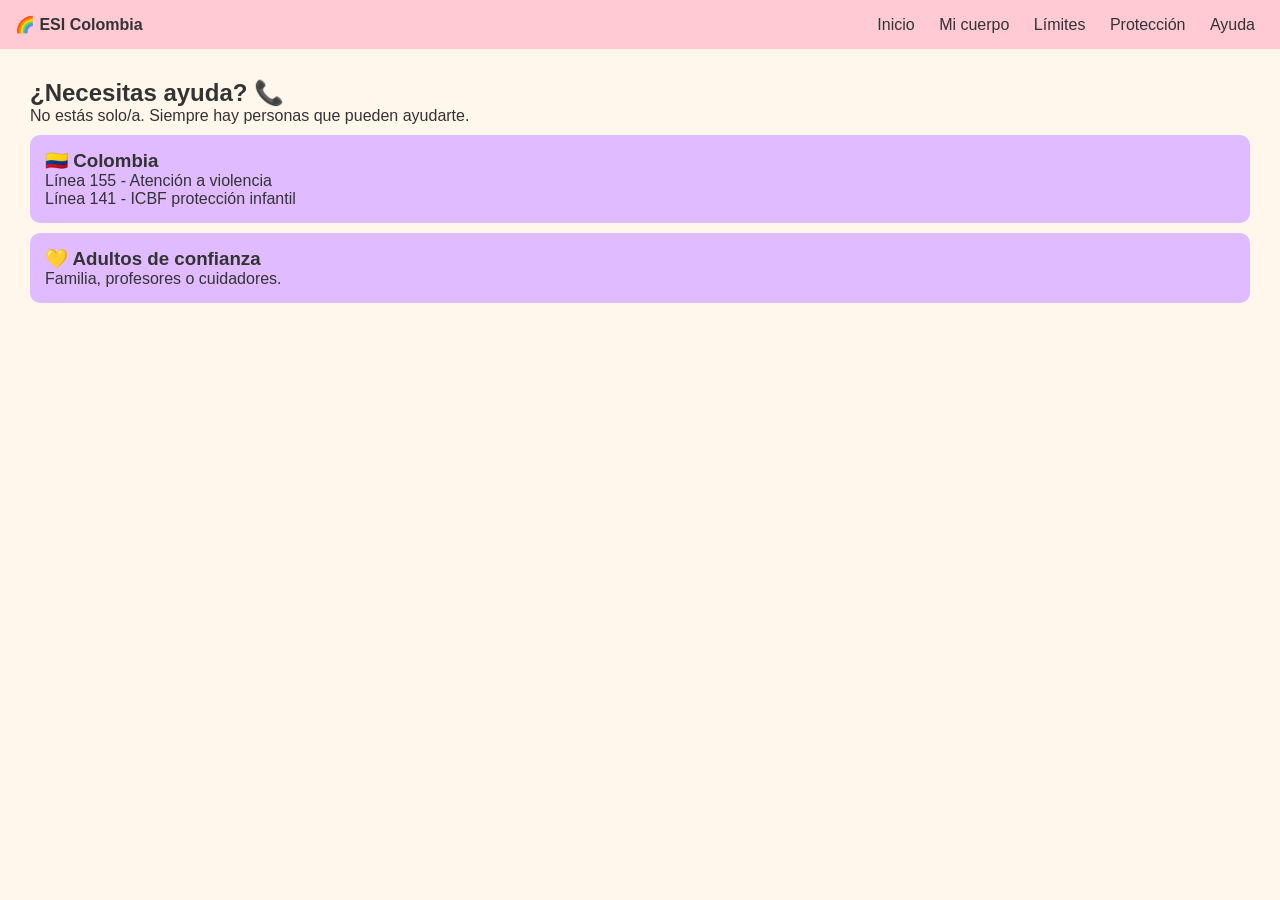
==== ayuda.html @ b2b229dd "creacion" ====
<!DOCTYPE html>
<html lang="es">
<head>
  <meta charset="UTF-8">
  <title>Ayuda</title>
  <link rel="stylesheet" href="styles/style.css">
</head>

<body>
<header>
  <div class="logo">🌈 ESI Colombia</div>
  <nav>
    <a href="index.html">Inicio</a>
    <a href="cuerpo.html">Mi cuerpo</a>
    <a href="limites.html">Límites</a>
    <a href="proteccion.html">Protección</a>
    <a href="ayuda.html">Ayuda</a>
  </nav>
</header>

<section class="page">
  <h1>¿Necesitas ayuda? 📞</h1>
  <p>No estás solo/a. Siempre hay personas que pueden ayudarte.</p>

  <div class="box">
    <h3>🇨🇴 Colombia</h3>
    <p>Línea 155 - Atención a violencia</p>
    <p>Línea 141 - ICBF protección infantil</p>
  </div>

  <div class="box">
    <h3>💛 Adultos de confianza</h3>
    <p>Familia, profesores o cuidadores.</p>
  </div>
</section>

</body>
</html>
---- styles/style.css ----
* {
  margin: 0;
  padding: 0;
  box-sizing: border-box;
  font-family: 'Arial', sans-serif;
}

body {
  background: #fff7ec;
  color: #333;
}

header {
  display: flex;
  justify-content: space-between;
  align-items: center;
  padding: 15px;
  background: #ffcad4;
}

.logo {
  font-weight: bold;
}

nav a {
  margin: 0 10px;
  text-decoration: none;
  color: #333;
}

#menu-btn {
  display: none;
}

.hero {
  padding: 60px;
  text-align: center;
  background: #ffe5b4;
}

.btn {
  display: inline-block;
  margin-top: 15px;
  padding: 10px 20px;
  background: #a0c4ff;
  border-radius: 20px;
  text-decoration: none;
  color: black;
}

.cards {
  display: grid;
  grid-template-columns: repeat(auto-fit, minmax(150px, 1fr));
  gap: 15px;
  padding: 20px;
}

.card {
  background: #caffbf;
  padding: 20px;
  text-align: center;
  border-radius: 15px;
}

.page {
  padding: 30px;
}

.box {
  background: #e0bbff;
  padding: 15px;
  margin: 10px 0;
  border-radius: 10px;
}

/* RESPONSIVE */
@media (max-width: 768px) {
  nav {
    display: none;
  }

  #menu-btn {
    display: block;
  }
}
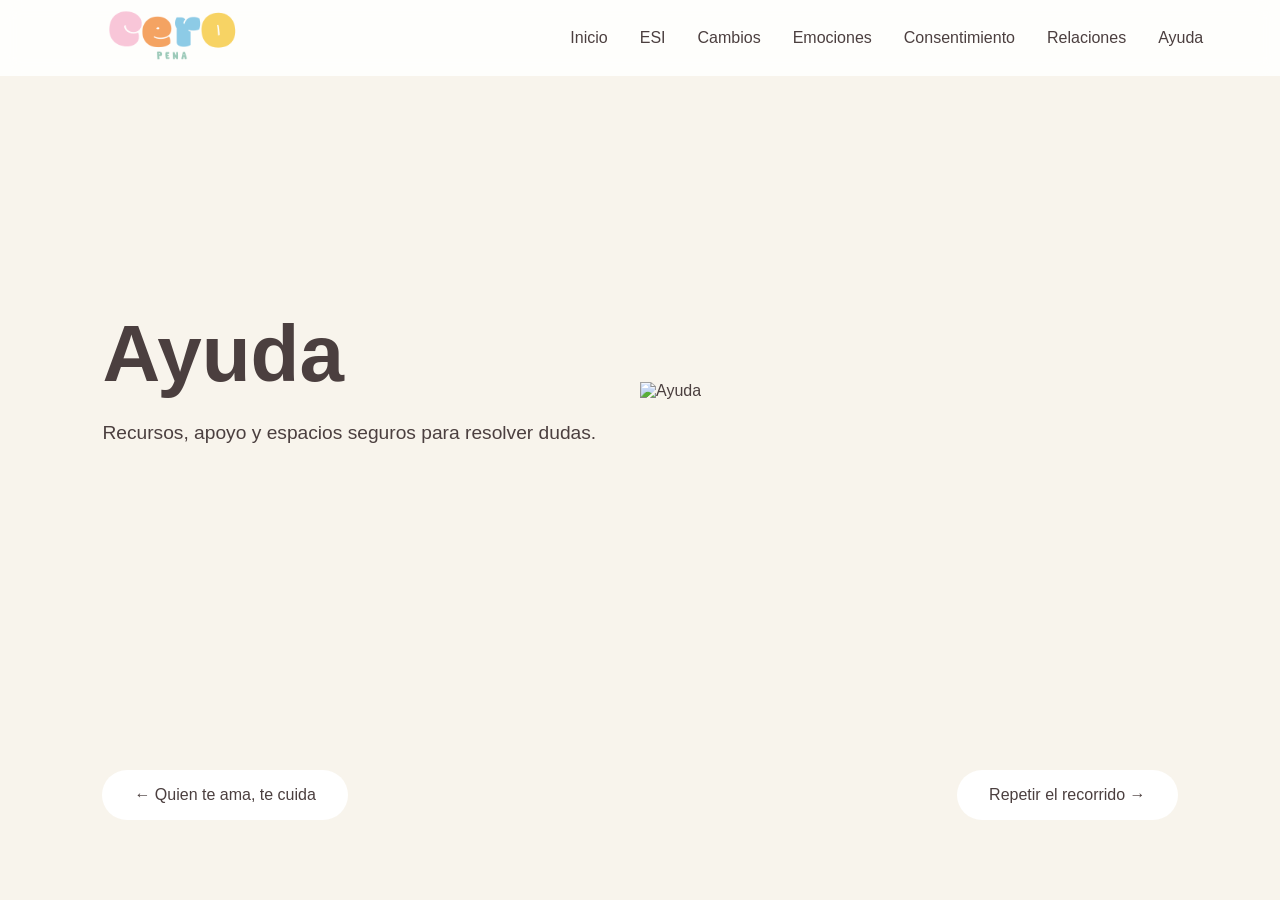
==== commit 9ae1999d: "info paginas" ====
--- a/ayuda.html
+++ b/ayuda.html
@@ -1,38 +1,90 @@
 <!DOCTYPE html>
 <html lang="es">
+
 <head>
   <meta charset="UTF-8">
-  <title>Ayuda</title>
-  <link rel="stylesheet" href="styles/style.css">
+  <meta name="viewport" content="width=device-width, initial-scale=1.0">
+
+  <title>Ayuda | CERO PENA</title>
+
+  <link rel="stylesheet" href="styles/global.css">
+  <link rel="stylesheet" href="styles/paginas.css">
+  <link rel="stylesheet" href="styles/responsive.css">
+   <link rel="stylesheet" href="styles/home.css">
 </head>
 
 <body>
-<header>
-  <div class="logo">🌈 ESI Colombia</div>
+
+  <header class="navbar">
+
+  <div class="logo">
+
+    <img src="assets/images/logo/logo-cero-pena.png"
+         alt="Logo CERO PENA">
+
+  </div>
+
   <nav>
+
     <a href="index.html">Inicio</a>
-    <a href="cuerpo.html">Mi cuerpo</a>
-    <a href="limites.html">Límites</a>
-    <a href="proteccion.html">Protección</a>
+
+    <a href="sobre-esi.html">ESI</a>
+
+    <a href="cambios.html">Cambios</a>
+
+    <a href="emociones.html">Emociones</a>
+
+    <a href="consentimiento.html">Consentimiento</a>
+
+    <a href="relaciones.html">Relaciones</a>
+
     <a href="ayuda.html">Ayuda</a>
+
   </nav>
+
 </header>
 
-<section class="page">
-  <h1>¿Necesitas ayuda? 📞</h1>
-  <p>No estás solo/a. Siempre hay personas que pueden ayudarte.</p>
+  <section class="page-hero">
 
-  <div class="box">
-    <h3>🇨🇴 Colombia</h3>
-    <p>Línea 155 - Atención a violencia</p>
-    <p>Línea 141 - ICBF protección infantil</p>
-  </div>
+    <div class="page-text">
 
-  <div class="box">
-    <h3>💛 Adultos de confianza</h3>
-    <p>Familia, profesores o cuidadores.</p>
-  </div>
+      <h1>Ayuda</h1>
+
+      <p>
+        Recursos, apoyo y espacios seguros para resolver dudas.
+      </p>
+
+    </div>
+
+    <div class="page-image">
+
+      <!-- CAMBIA ESTA IMAGEN -->
+      <img src="assets/images/ilustraciones/ayuda.png" alt="Ayuda">
+
+    </div>
+
+  </section>
+
+  <section class="content-placeholder">
+
+    <div class="placeholder-box"></div>
+    <div class="placeholder-box"></div>
+    <div class="placeholder-box"></div>
+
+  </section>
+
+</body>
+
+<section class="story-navigation">
+
+  <a href="relaciones.html" class="nav-story prev">
+    ← Quien te ama, te cuida
+  </a>
+
+  <a href="index.html" class="nav-story next">
+    Repetir el recorrido  →
+  </a>
+
 </section>
 
-</body>
 </html>
--- a/styles/global.css
+++ b/styles/global.css
@@ -0,0 +1,90 @@
+/* TIPOGRAFÍAS */
+
+@font-face {
+  font-family: "MiFuente";
+  src: url("../assets/fonts/TuFuente-Regular.ttf");
+}
+
+:root {
+  --cream: #f8f4ec;
+  --pink: #f7c6d9;
+  --orange: #f4a261;
+  --yellow: #f6d365;
+  --green: #9cc9b8;
+  --blue: #8ecae6;
+  --text: #4b3f3f;
+}
+
+/* RESET */
+
+* {
+  margin: 0;
+  padding: 0;
+  box-sizing: border-box;
+}
+
+/* BODY */
+
+body {
+  font-family: "MiFuente", sans-serif;
+  background: var(--cream);
+  color: var(--text);
+}
+
+.story-navigation {
+
+  display: flex;
+
+  justify-content: space-between;
+
+  align-items: center;
+
+  padding: 5% 8%;
+
+}
+
+.nav-story {
+
+  text-decoration: none;
+
+  background: white;
+
+  padding: 1rem 2rem;
+
+  border-radius: 50px;
+
+  color: var(--text);
+
+  transition: 0.3s ease;
+
+}
+
+.nav-story:hover {
+
+  transform: translateY(-5px);
+
+  background: var(--orange);
+
+  color: white;
+
+}
+
+body {
+
+  animation: fadeIn 0.6s ease;
+
+}
+
+@keyframes fadeIn {
+
+  from {
+    opacity: 0;
+    transform: translateY(10px);
+  }
+
+  to {
+    opacity: 1;
+    transform: translateY(0);
+  }
+
+}
--- a/styles/paginas.css
+++ b/styles/paginas.css
@@ -0,0 +1,524 @@
+.page-hero {
+
+  min-height: 70vh;
+
+  display: grid;
+  grid-template-columns: 1fr 1fr;
+
+  align-items: center;
+
+  padding: 5% 8%;
+
+}
+
+.page-text h1 {
+
+  font-size: 5rem;
+  margin-bottom: 1rem;
+
+}
+
+.page-text p {
+
+  font-size: 1.2rem;
+  max-width: 500px;
+  line-height: 1.8;
+  margin-bottom: 1.5rem;
+
+}
+
+.page-image img {
+
+  width: 100%;
+  max-width: 500px;
+
+}
+
+
+.story-navigation {
+
+  display: flex;
+
+  justify-content: space-between;
+
+  align-items: center;
+
+  padding: 5% 8%;
+
+}
+
+.nav-story {
+
+  text-decoration: none;
+
+  background: white;
+
+  padding: 1rem 2rem;
+
+  border-radius: 50px;
+
+  color: var(--text);
+
+  transition: 0.3s ease;
+
+}
+
+.nav-story:hover {
+
+  transform: translateY(-5px);
+
+  background: var(--orange);
+
+  color: white;
+
+}
+
+.esi-hero {
+
+  min-height: 85vh;
+
+  display: grid;
+
+  grid-template-columns: 1fr 1fr;
+
+  align-items: center;
+
+  padding: 4% 8%;
+
+  gap: 4rem;
+
+}
+
+.esi-text h1 {
+
+  font-size: 5rem;
+
+  line-height: 1;
+
+  color: var(--orange);
+
+  max-width: 700px;
+
+}
+
+.esi-text p {
+
+  margin-top: 2rem;
+
+  font-size: 1.2rem;
+
+  line-height: 1.8;
+
+  max-width: 550px;
+
+}
+
+.esi-image img {
+
+  width: 100%;
+
+  max-width: 700px;
+
+}
+
+.big-quote {
+
+  padding: 10% 10%;
+
+}
+
+.big-quote h2 {
+
+  font-size: 4rem;
+
+  line-height: 1.1;
+
+  max-width: 1000px;
+
+  color: var(--blue);
+
+}
+
+.esi-grid {
+
+  padding: 0 8% 10% 8%;
+
+  display: grid;
+
+  grid-template-columns: 1fr 1fr;
+
+  gap: 2rem;
+
+}
+
+.esi-card {
+
+  background: white;
+
+  border-radius: 40px;
+
+  padding: 3rem;
+
+}
+
+.esi-card h3 {
+
+  font-size: 2rem;
+
+  margin-bottom: 1rem;
+
+  color: var(--green);
+
+}
+
+.esi-card p {
+
+  line-height: 1.8;
+
+  font-size: 1.05rem;
+
+}
+
+.image-card {
+
+  padding: 0;
+
+  overflow: hidden;
+
+}
+
+.image-card {
+
+  height: 400px;
+
+  overflow: hidden;
+
+  border-radius: 40px;
+
+}
+
+.image-card img {
+
+  width: 100%;
+
+  height: 100%;
+
+  object-fit: cover;
+
+  display: block;
+
+}
+
+.purpose {
+
+  padding: 5% 8% 12% 8%;
+
+}
+
+.purpose-text span {
+
+  color: var(--orange);
+
+  text-transform: uppercase;
+
+  letter-spacing: 2px;
+  font-size: 2rem;
+
+}
+
+.purpose-text h2 {
+
+  font-size: 4rem;
+
+  line-height: 1;
+
+  margin: 1rem 0;
+
+  max-width: 800px;
+
+}
+
+.purpose-text p {
+
+  max-width: 700px;
+
+  line-height: 1.8;
+
+  font-size: 1.1rem;
+
+}
+
+.question-section {
+
+  padding: 0 8% 10% 8%;
+
+}
+
+.question-section h2 {
+
+  font-size: 3.5rem;
+
+  line-height: 1.1;
+
+  max-width: 900px;
+
+  color: var(--yellow);
+
+}
+
+.esi-list {
+
+  margin-top: 2rem;
+
+  padding-left: 1.5rem;
+
+}
+
+.esi-list li {
+
+  margin-bottom: 1rem;
+
+  line-height: 1.7;
+
+  font-size: 1.05rem;
+
+}
+
+.changes-hero {
+
+  min-height: 85vh;
+
+  display: grid;
+
+  grid-template-columns: 1fr 1fr;
+
+  align-items: center;
+
+  padding: 4% 8%;
+
+  gap: 4rem;
+
+}
+
+.changes-text h1 {
+
+  font-size: 5rem;
+
+  line-height: 1;
+
+  color: var(--orange);
+
+  max-width: 700px;
+
+}
+
+.changes-text p {
+
+  margin-top: 2rem;
+
+  line-height: 1.8;
+
+  font-size: 1.1rem;
+
+  max-width: 550px;
+
+}
+
+.changes-image img {
+
+  width: 115%;
+
+  max-width: 850px;
+
+  object-fit: contain;
+
+}
+
+.narrative-break {
+
+  padding: 8% 10%;
+
+}
+
+.narrative-break h2 {
+
+  font-size: 4rem;
+
+  line-height: 1.1;
+
+  color: var(--yellow);
+
+  max-width: 900px;
+
+}
+
+.changes-grid {
+
+  padding: 0 8% 10% 8%;
+
+  display: grid;
+
+  grid-template-columns: 1fr 1fr;
+
+  gap: 2rem;
+
+  align-items: start;
+
+}
+
+.change-card {
+
+  background: white;
+
+  padding: 3rem;
+
+  border-radius: 40px;
+
+}
+
+.change-card span {
+
+  text-transform: uppercase;
+
+  letter-spacing: 2px;
+
+  color: var(--orange);
+
+}
+
+.change-card h3 {
+
+  font-size: 2rem;
+
+  line-height: 1.1;
+
+  margin: 1rem 0;
+
+}
+
+.change-card p {
+
+  line-height: 1.8;
+
+}
+
+.change-image {
+
+  height: 400px;
+
+  overflow: hidden;
+
+  border-radius: 40px;
+
+}
+
+.change-image img {
+
+  width: 100%;
+
+  height: 100%;
+
+  object-fit: cover;
+
+}
+
+.large-image {
+
+  height: 550px;
+
+}
+
+.question-block {
+
+  padding: 5% 8% 10% 8%;
+
+}
+
+.question-block h2 {
+
+  font-size: 4rem;
+
+  line-height: 1.1;
+
+  max-width: 850px;
+
+  color: var(--green);
+
+}
+
+.full-visual {
+
+  padding: 0 8%;
+
+}
+
+.full-visual img {
+
+  width: 100%;
+
+  border-radius: 40px;
+
+}
+
+.ending-text {
+
+  padding: 10% 8%;
+
+}
+
+.ending-text p {
+
+  font-size: 3rem;
+
+  line-height: 1.2;
+
+  max-width: 700px;
+  font-weight: 200;
+
+}
+
+.floating-visual {
+
+  padding: 2% 8% 4% 8%;
+
+  display: grid;
+
+  grid-template-columns: 45% 55%;
+
+  gap: 3rem;
+
+  align-items: center;
+
+}
+
+.visual-text h2 {
+
+  font-size: 3.5rem;
+
+  line-height: 1.1;
+
+  color: var(--orange);
+
+  margin-bottom: 1.5rem;
+
+}
+
+.visual-text p {
+
+  line-height: 1.8;
+
+  font-size: 1.1rem;
+
+  max-width: 450px;
+
+}
+
+.visual-image img {
+
+  width: 100%;
+
+  border-radius: 40px;
+
+  object-fit: cover;
+
+}
--- a/styles/responsive.css
+++ b/styles/responsive.css
@@ -0,0 +1,129 @@
+@media (max-width: 900px) {
+
+  .hero {
+    grid-template-columns: 1fr;
+    text-align: center;
+  }
+
+  .hero-text h1 {
+    font-size: 3rem;
+  }
+
+  .topics {
+    grid-template-columns: 1fr 1fr;
+  }
+
+  nav {
+    display: none;
+  }
+
+}
+
+@media (max-width: 600px) {
+
+  .topics {
+    grid-template-columns: 1fr;
+  }
+
+  .hero {
+    padding-top: 3rem;
+  }
+
+}
+.hero-image img {
+
+  width: 100%;
+
+  max-width: 850px;
+
+  transform: none;
+
+}
+
+.story-navigation {
+
+  display: flex;
+
+  justify-content: space-between;
+
+  align-items: center;
+
+  padding: 5% 8%;
+
+}
+
+.nav-story {
+
+  text-decoration: none;
+
+  background: white;
+
+  padding: 1rem 2rem;
+
+  border-radius: 50px;
+
+  color: var(--text);
+
+  transition: 0.3s ease;
+
+}
+
+.nav-story:hover {
+
+  transform: translateY(-5px);
+
+  background: var(--orange);
+
+  color: white;
+
+}
+
+@media (max-width: 900px) {
+
+  .esi-hero {
+
+    grid-template-columns: 1fr;
+
+  }
+
+  .esi-grid {
+
+    grid-template-columns: 1fr;
+
+  }
+
+  .esi-text h1 {
+
+    font-size: 3.5rem;
+
+  }
+
+  .big-quote h2,
+  .purpose-text h2,
+  .question-section h2 {
+
+    font-size: 2.5rem;
+
+  }
+
+}
+
+@media (max-width: 900px) {
+
+  .changes-hero,
+  .changes-grid {
+
+    grid-template-columns: 1fr;
+
+  }
+
+  .changes-text h1,
+  .narrative-break h2,
+  .question-block h2,
+  .ending-text p {
+
+    font-size: 2.8rem;
+
+  }
+
+}
--- a/styles/home.css
+++ b/styles/home.css
@@ -0,0 +1,280 @@
+.navbar {
+
+  width: 100%;
+
+  padding: 0.5rem 6%;
+
+  display: flex;
+
+  justify-content: space-between;
+
+  align-items: center;
+
+  background: rgba(255,255,255,0.85);
+
+  backdrop-filter: blur(10px);
+
+  position: sticky;
+
+  top: 0;
+
+  z-index: 1000;
+}
+
+.logo {
+
+  height: 60px;
+
+  display: flex;
+
+  align-items: center;
+
+}
+
+.logo img {
+
+  height: 190px;
+
+  width: auto;
+
+  object-fit: contain;
+
+  display: block;
+
+}
+
+nav {
+  display: flex;
+  gap: 2rem;
+}
+
+nav a {
+  text-decoration: none;
+  color: var(--text);
+}
+
+.hero {
+
+  min-height: 78vh;
+
+  display: grid;
+
+  grid-template-columns: 45% 55%;
+
+  align-items: start;
+
+  padding: 3% 8%;
+
+  padding-top: 7rem;
+
+  overflow: hidden;
+
+}
+
+.hero-text h1 {
+  font-size: 5rem;
+  line-height: 1;
+}
+
+.hero-text span {
+  color: var(--orange);
+}
+
+.hero-text p {
+  margin: 2rem 0;
+  font-size: 1.2rem;
+  max-width: 500px;
+}
+
+.hero button {
+  padding: 1rem 2rem;
+
+  border: none;
+  border-radius: 50px;
+
+  background: var(--orange);
+  color: white;
+
+  font-size: 1rem;
+
+  cursor: pointer;
+}
+.hero-image {
+
+  display: flex;
+
+  justify-content: center;
+
+  align-items: flex-start;
+
+  margin-top: -180px;
+
+}
+
+.hero-image img {
+
+  width: 120%;
+
+  max-width: 850px;
+
+  object-fit: contain;
+
+}
+
+.topics {
+    padding: 1% 8% 5% 8%;
+
+  display: grid;
+  grid-template-columns: repeat(4, 1fr);
+
+  gap: 2rem;
+}
+
+.card {
+  background: white;
+  padding: 2rem;
+  border-radius: 30px;
+
+  transition: 0.3s;
+}
+
+.card:hover {
+  transform: translateY(-10px);
+}
+
+.hero-image {
+  position: relative;
+}
+
+.hero-image::before {
+
+  content: "";
+
+  position: absolute;
+
+  width: 600px;
+  height: 600px;
+
+  background: var(--mint);
+
+  border-radius: 50%;
+
+  z-index: -1;
+
+  opacity: 0.5;
+
+}
+
+.main-button {
+
+  display: inline-block;
+
+  margin-top: 2rem;
+
+  padding: 1rem 2rem;
+
+  background: var(--orange);
+
+  color: white;
+
+  text-decoration: none;
+
+  border-radius: 50px;
+
+  font-size: 1rem;
+
+  transition: 0.3s ease;
+
+}
+
+.main-button:hover {
+
+  transform: translateY(-3px);
+
+}
+.story-navigation {
+
+  display: flex;
+
+  justify-content: space-between;
+
+  align-items: center;
+
+  padding: 5% 8%;
+
+}
+
+.nav-story {
+
+  text-decoration: none;
+
+  background: white;
+
+  padding: 1rem 2rem;
+
+  border-radius: 50px;
+
+  color: var(--text);
+
+  transition: 0.3s ease;
+
+}
+
+.nav-story:hover {
+
+  transform: translateY(-5px);
+
+  background: var(--orange);
+
+  color: white;
+
+}
+
+.info {
+  margin-top: -8rem;
+
+  padding: 0 8%;
+
+  position: relative;
+
+  z-index: 5;
+
+}
+
+
+.info h2 {
+
+  font-size: 3rem;
+
+  line-height: 1.1;
+
+  max-width: 600px;
+
+  color: var(--dark);
+
+
+}
+
+.info h2 {
+
+  animation: fadeUp 1s ease;
+
+}
+
+@keyframes fadeUp {
+
+  from {
+
+    opacity: 0;
+    transform: translateY(20px);
+
+  }
+
+  to {
+
+    opacity: 1;
+    transform: translateY(0);
+
+  }
+
+}
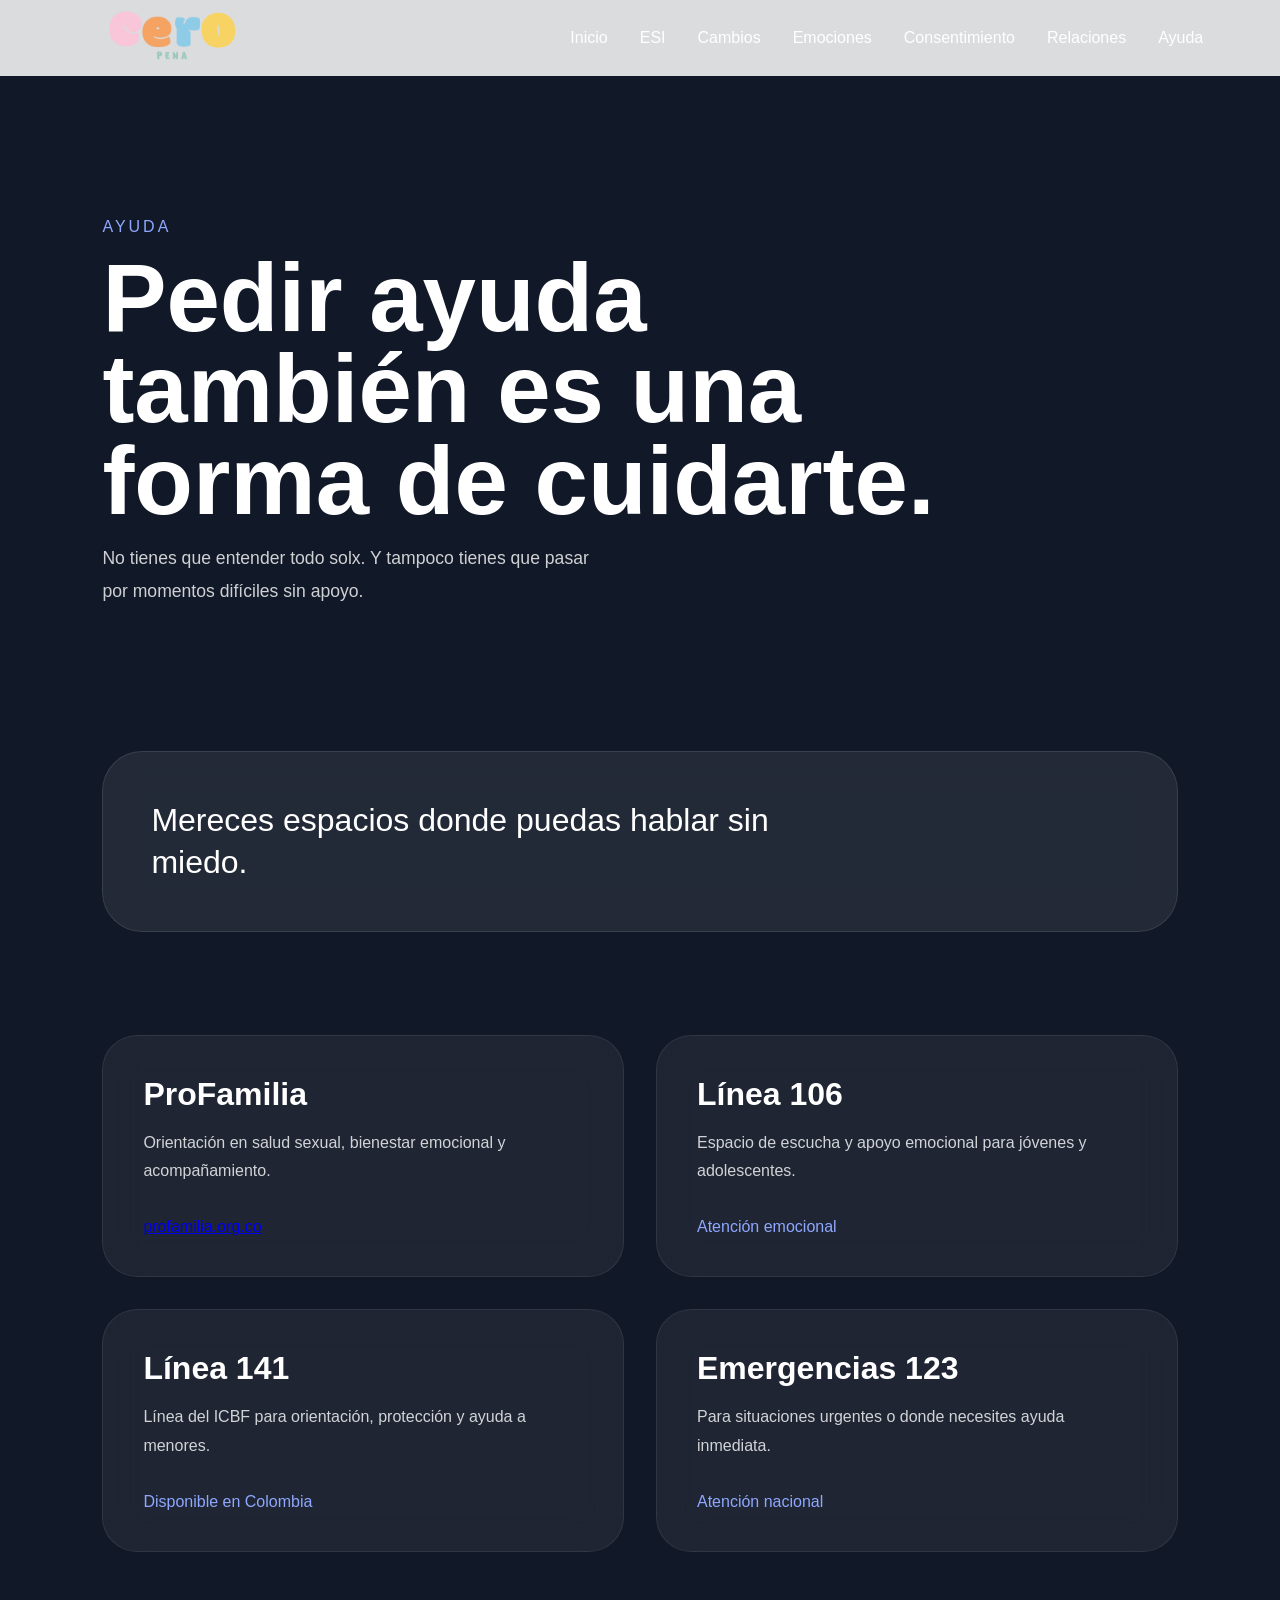
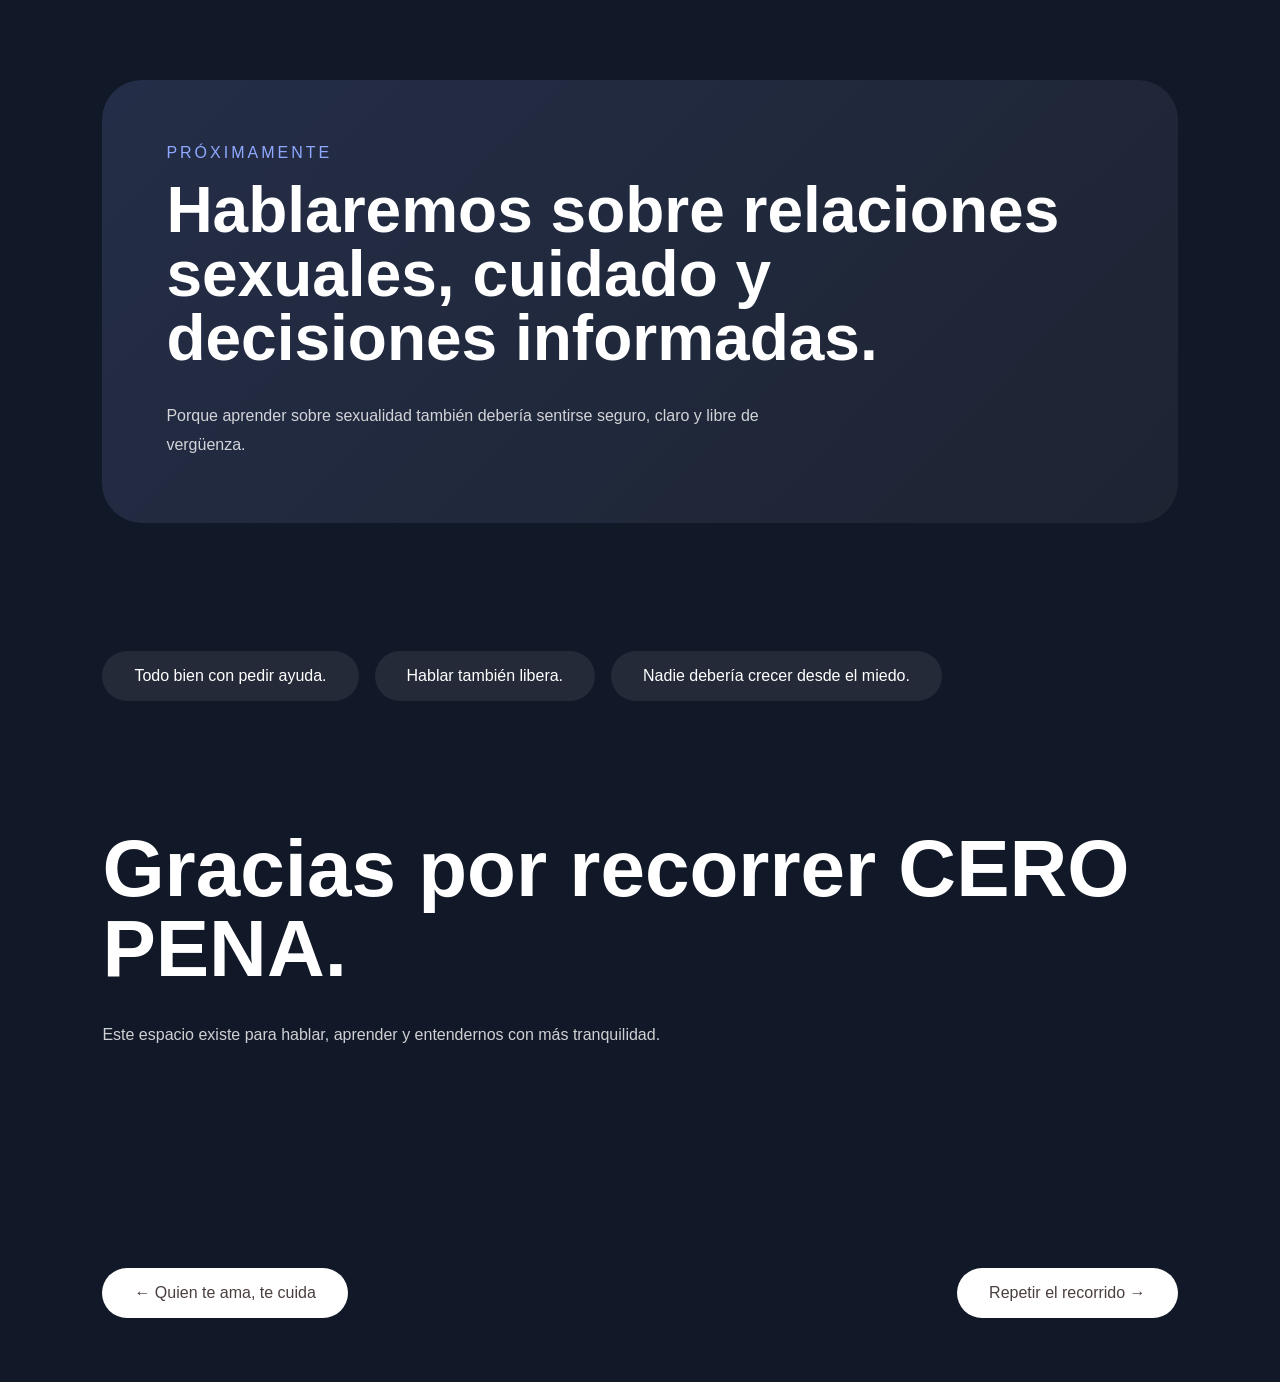
==== commit 17685ae6: "link ayuda" ====
--- a/ayuda.html
+++ b/ayuda.html
@@ -13,63 +13,204 @@
    <link rel="stylesheet" href="styles/home.css">
 </head>
 
-<body>
-
-  <header class="navbar">
-
-  <div class="logo">
-
-    <img src="assets/images/logo/logo-cero-pena.png"
-         alt="Logo CERO PENA">
-
-  </div>
-
-  <nav>
-
-    <a href="index.html">Inicio</a>
-
-    <a href="sobre-esi.html">ESI</a>
-
-    <a href="cambios.html">Cambios</a>
-
-    <a href="emociones.html">Emociones</a>
-
-    <a href="consentimiento.html">Consentimiento</a>
-
-    <a href="relaciones.html">Relaciones</a>
-
-    <a href="ayuda.html">Ayuda</a>
-
-  </nav>
-
-</header>
-
-  <section class="page-hero">
-
-    <div class="page-text">
-
-      <h1>Ayuda</h1>
-
-      <p>
-        Recursos, apoyo y espacios seguros para resolver dudas.
-      </p>
-
-    </div>
-
-    <div class="page-image">
-
-      <!-- CAMBIA ESTA IMAGEN -->
-      <img src="assets/images/ilustraciones/ayuda.png" alt="Ayuda">
-
-    </div>
-
-  </section>
-
-  <section class="content-placeholder">
-
-    <div class="placeholder-box"></div>
-    <div class="placeholder-box"></div>
-    <div class="placeholder-box"></div>
+<body class="help-page">
+
+  <header class="navbar dark-nav">
+
+    <div class="logo">
+
+      <img src="assets/images/logo/logo-cero-pena.png"
+           alt="Logo">
+
+    </div>
+
+    <nav>
+
+      <a href="index.html">Inicio</a>
+
+      <a href="sobre-esi.html">ESI</a>
+
+      <a href="cambios.html">Cambios</a>
+
+      <a href="emociones.html">Emociones</a>
+
+      <a href="consentimiento.html">Consentimiento</a>
+
+      <a href="relaciones.html">Relaciones</a>
+
+      <a href="ayuda.html">Ayuda</a>
+
+    </nav>
+
+  </header>
+
+  <!-- HERO -->
+
+  <section class="help-hero">
+
+    <span>
+      ayuda
+    </span>
+
+    <h1>
+      Pedir ayuda
+      también es una forma
+      de cuidarte.
+    </h1>
+
+    <p>
+      No tienes que entender todo solx.
+      Y tampoco tienes que pasar por momentos difíciles sin apoyo.
+    </p>
+
+  </section>
+
+  <!-- FRASE -->
+
+  <section class="night-message">
+
+    <div class="message-glow">
+
+      <p>
+        Mereces espacios donde puedas hablar sin miedo.
+      </p>
+
+    </div>
+
+  </section>
+
+  <!-- AYUDA -->
+
+  <section class="help-grid">
+
+    <div class="help-card">
+
+      <h3>
+        ProFamilia
+      </h3>
+
+      <p>
+        Orientación en salud sexual,
+        bienestar emocional y acompañamiento.
+      </p>
+
+      <span>
+        <a href="https://profamilia.org.co/" target="_blank">
+  profamilia.org.co
+</a>
+      </span>
+
+    </div>
+
+    <div class="help-card">
+
+      <h3>
+        Línea 106
+      </h3>
+
+      <p>
+        Espacio de escucha y apoyo emocional
+        para jóvenes y adolescentes.
+      </p>
+
+      <span>
+        Atención emocional
+      </span>
+
+    </div>
+
+    <div class="help-card">
+
+      <h3>
+        Línea 141
+      </h3>
+
+      <p>
+        Línea del ICBF para orientación,
+        protección y ayuda a menores.
+      </p>
+
+      <span>
+        Disponible en Colombia
+      </span>
+
+    </div>
+
+    <div class="help-card">
+
+      <h3>
+        Emergencias 123
+      </h3>
+
+      <p>
+        Para situaciones urgentes
+        o donde necesites ayuda inmediata.
+      </p>
+
+      <span>
+        Atención nacional
+      </span>
+
+    </div>
+
+  </section>
+
+  <!-- PROXIMAMENTE -->
+
+  <section class="coming-soon">
+
+    <div class="coming-box">
+
+      <span>
+        próximamente
+      </span>
+
+      <h2>
+        Hablaremos sobre relaciones sexuales,
+        cuidado y decisiones informadas.
+      </h2>
+
+      <p>
+        Porque aprender sobre sexualidad
+        también debería sentirse seguro,
+        claro y libre de vergüenza.
+      </p>
+
+    </div>
+
+  </section>
+
+  <!-- FRASES -->
+
+  <section class="soft-messages">
+
+    <div class="soft-line">
+      Todo bien con pedir ayuda.
+    </div>
+
+    <div class="soft-line">
+      Hablar también libera.
+    </div>
+
+    <div class="soft-line">
+      Nadie debería crecer desde el miedo.
+    </div>
+
+  </section>
+
+  <!-- FINAL -->
+
+  <section class="final-ending">
+
+    <h2>
+      Gracias por recorrer
+      CERO PENA.
+    </h2>
+
+    <p>
+      Este espacio existe para hablar,
+      aprender y entendernos con más tranquilidad.
+    </p>
 
   </section>
 
--- a/styles/paginas.css
+++ b/styles/paginas.css
@@ -521,4 +521,1020 @@
 
   object-fit: cover;
 
+}
+
+.emotion-page {
+
+  background: #eef3ff;
+
+}
+
+.emotion-hero {
+
+  min-height: 70vh;
+
+  display: flex;
+
+  align-items: center;
+
+  padding: 0 8%;
+
+}
+
+.emotion-content span {
+
+  text-transform: uppercase;
+
+  letter-spacing: 3px;
+
+  color: var(--blue);
+
+}
+
+.emotion-content h1 {
+
+  font-size: 6rem;
+
+  line-height: 0.95;
+
+  max-width: 800px;
+
+  margin: 1rem 0;
+
+  color: #3d5cff;
+
+}
+
+.emotion-content p {
+
+  font-size: 1.2rem;
+
+  line-height: 1.8;
+
+  max-width: 500px;
+
+}
+
+.floating-thoughts {
+
+  position: relative;
+
+  height: 300px;
+
+}
+
+.thought {
+
+  position: absolute;
+
+  background: white;
+
+  padding: 1.5rem 2rem;
+
+  border-radius: 100px;
+
+  font-size: 1rem;
+
+}
+
+.one {
+
+  top: 20px;
+
+  left: 10%;
+
+}
+
+.two {
+
+  top: 120px;
+
+  right: 12%;
+
+}
+
+.three {
+
+  bottom: 20px;
+
+  left: 30%;
+
+}
+
+.emotion-center {
+
+  padding: 5% 8% 10% 8%;
+
+  text-align: center;
+
+}
+
+.emotion-center h2 {
+
+  font-size: 4rem;
+
+  line-height: 1;
+
+  color: var(--blue);
+
+  margin-bottom: 2rem;
+
+}
+
+.emotion-center p {
+
+  max-width: 700px;
+
+  margin: auto;
+
+  line-height: 1.9;
+
+  font-size: 1.1rem;
+
+}
+
+.emotion-cards {
+
+  padding: 0 8% 10% 8%;
+
+  display: grid;
+
+  grid-template-columns: 1fr 1fr;
+
+  gap: 2rem;
+
+  align-items: start;
+
+}
+
+.emotion-card {
+
+  background: rgba(255,255,255,0.7);
+
+  backdrop-filter: blur(10px);
+
+  border-radius: 40px;
+
+  padding: 3rem;
+
+}
+
+.emotion-card h3 {
+
+  font-size: 2.5rem;
+
+  color: #3d5cff;
+
+  margin-bottom: 1rem;
+
+}
+
+.emotion-card p {
+
+  line-height: 1.8;
+
+}
+
+.image-emotion {
+
+  padding: 0;
+
+  overflow: hidden;
+
+}
+
+.image-emotion img {
+
+  width: 100%;
+
+  height: 100%;
+
+  object-fit: cover;
+
+}
+
+.large-emotion {
+
+  height: 550px;
+
+}
+
+.emotion-question {
+
+  padding: 0 8% 8% 8%;
+
+}
+
+.emotion-question h2 {
+
+  font-size: 4rem;
+
+  line-height: 1;
+
+  max-width: 800px;
+
+}
+
+.emotion-visual {
+
+  padding: 0 8% 8% 8%;
+
+}
+
+.visual-box {
+
+  background: white;
+
+  border-radius: 40px;
+
+  padding: 2rem;
+
+}
+
+.visual-box img {
+
+  width: 60%;
+
+  max-width: 500px;
+
+  border-radius: 30px;
+
+  display: block;
+
+  margin: auto;
+
+}
+
+.visual-box p {
+
+  margin-top: 1.5rem;
+
+  font-size: 1.2rem;
+
+}
+
+.soft-ending {
+
+  padding: 2% 8% 10% 8%;
+
+}
+
+.soft-ending h2 {
+
+  font-size: 5rem;
+
+  line-height: 1;
+
+  max-width: 700px;
+
+  color: #3d5cff;
+
+}
+
+.consent-page {
+
+  background: #f2f8f1;
+
+}
+
+.consent-hero {
+
+  min-height: 80vh;
+
+  display: grid;
+
+  grid-template-columns: 1fr 1fr;
+
+  align-items: center;
+
+  gap: 4rem;
+
+  padding: 4% 8%;
+
+}
+
+.consent-text span {
+
+  text-transform: uppercase;
+
+  letter-spacing: 3px;
+
+  color: var(--green);
+
+}
+
+.consent-text h1 {
+
+  font-size: 5.5rem;
+
+  line-height: 0.95;
+
+  margin: 1rem 0;
+
+  color: #4f8a68;
+
+}
+
+.consent-text p {
+
+  max-width: 550px;
+
+  line-height: 1.9;
+
+  font-size: 1.1rem;
+
+}
+
+.consent-image img {
+
+  width: 100%;
+
+  max-width: 700px;
+
+}
+
+.safe-quote {
+
+  padding: 5% 8%;
+
+}
+
+.safe-quote h2 {
+
+  font-size: 4rem;
+
+  line-height: 1.1;
+
+  max-width: 900px;
+
+  color: #4f8a68;
+
+}
+
+.consent-grid {
+
+  padding: 0 8% 8% 8%;
+
+  display: grid;
+
+  grid-template-columns: 1fr 1fr;
+
+  gap: 2rem;
+
+  align-items: start;
+
+}
+
+.consent-box {
+
+  background: white;
+
+  border-radius: 40px;
+
+  padding: 3rem;
+
+}
+
+.consent-box h3 {
+
+  font-size: 2rem;
+
+  line-height: 1.1;
+
+  margin-bottom: 1rem;
+
+  color: #4f8a68;
+
+}
+
+.consent-box p {
+
+  line-height: 1.8;
+
+}
+
+.image-box {
+
+  padding: 0;
+
+  overflow: hidden;
+
+}
+
+.image-box img {
+
+  width: 100%;
+
+  height: 100%;
+
+  object-fit: cover;
+
+}
+
+.small-box {
+
+  height: 350px;
+
+}
+
+.situations {
+
+  padding: 0 8% 10% 8%;
+
+  display: flex;
+
+  flex-wrap: wrap;
+
+  gap: 1rem;
+
+}
+
+.situation-card {
+
+  background: white;
+
+  padding: 1.2rem 2rem;
+
+  border-radius: 100px;
+
+}
+
+.situation-card p {
+
+  font-size: 1rem;
+
+}
+
+.consent-question {
+
+  padding: 0 8% 8% 8%;
+
+}
+
+.consent-question h2 {
+
+  font-size: 4rem;
+
+  line-height: 1;
+
+  max-width: 700px;
+
+}
+
+.consent-visual {
+
+  padding: 0 8% 8% 8%;
+
+}
+
+.consent-visual img {
+
+  width: 100%;
+
+  border-radius: 40px;
+
+  margin-top: 2rem;
+
+}
+
+.consent-visual-text p {
+
+  font-size: 1.3rem;
+
+  line-height: 1.8;
+
+  max-width: 700px;
+
+}
+
+.consent-ending {
+
+  padding: 4% 8% 10% 8%;
+
+}
+
+.consent-ending h2 {
+
+  font-size: 5rem;
+
+  line-height: 1;
+
+  max-width: 900px;
+
+  color: #4f8a68;
+
+}
+
+.relations-page {
+
+  background: #fff4ed;
+
+}
+
+.relations-hero {
+
+  min-height: 75vh;
+
+  padding: 6% 8%;
+
+  display: flex;
+
+  flex-direction: column;
+
+  justify-content: center;
+
+}
+
+.relations-text span {
+
+  text-transform: uppercase;
+
+  letter-spacing: 3px;
+
+  color: #ff7b54;
+
+}
+
+.relations-text h1 {
+
+  font-size: 6rem;
+
+  line-height: 0.95;
+
+  max-width: 850px;
+
+  margin-top: 1rem;
+
+  color: #ff7b54;
+
+}
+
+.chat-bubbles {
+
+  margin-top: 4rem;
+
+  display: flex;
+
+  flex-wrap: wrap;
+
+  gap: 1rem;
+
+}
+
+.bubble {
+
+  background: white;
+
+  padding: 1rem 2rem;
+
+  border-radius: 100px;
+
+  font-size: 1rem;
+
+}
+
+.relation-quote {
+
+  padding: 0 8% 8% 8%;
+
+}
+
+.relation-quote h2 {
+
+  font-size: 4rem;
+
+  line-height: 1;
+
+  max-width: 900px;
+
+}
+
+.relationship-collage {
+
+  padding: 0 8% 10% 8%;
+
+  display: grid;
+
+  grid-template-columns: 1fr 1fr;
+
+  gap: 2rem;
+
+  align-items: center;
+
+}
+
+.collage-image img {
+
+  width: 100%;
+
+  border-radius: 40px;
+
+}
+
+.large img {
+
+  height: 550px;
+
+  object-fit: cover;
+
+}
+
+.small img {
+
+  height: 350px;
+
+  object-fit: cover;
+
+}
+
+.collage-text {
+
+  background: white;
+
+  padding: 3rem;
+
+  border-radius: 40px;
+
+}
+
+.collage-text h3 {
+
+  font-size: 2rem;
+
+  margin-bottom: 1rem;
+
+  color: #ff7b54;
+
+}
+
+.collage-text p {
+
+  line-height: 1.8;
+
+}
+
+.rotate-left {
+
+  transform: rotate(-2deg);
+
+}
+
+.rotate-right {
+
+  transform: rotate(2deg);
+
+}
+
+.message-section {
+
+  padding: 0 8% 10% 8%;
+
+  display: flex;
+
+  flex-direction: column;
+
+  gap: 1rem;
+
+}
+
+.message {
+
+  background: white;
+
+  width: fit-content;
+
+  padding: 1rem 2rem;
+
+  border-radius: 100px;
+
+  font-size: 1.1rem;
+
+}
+
+.message:nth-child(2) {
+
+  margin-left: auto;
+
+}
+
+.message:nth-child(3) {
+
+  margin-left: 10%;
+
+}
+
+.relations-visual {
+
+  padding: 0 8% 8% 8%;
+
+}
+
+.visual-content {
+
+  position: relative;
+
+}
+
+.visual-content img {
+
+  width: 75%;
+
+  border-radius: 40px;
+
+}
+
+.visual-text {
+
+  position: absolute;
+
+  bottom: -40px;
+
+  right: 0;
+
+  background: white;
+
+  padding: 3rem;
+
+  border-radius: 40px;
+
+  max-width: 450px;
+
+}
+
+.visual-text h2 {
+
+  font-size: 2.5rem;
+
+  line-height: 1.1;
+
+}
+
+.relations-ending {
+
+  padding: 12% 8% 10% 8%;
+
+}
+
+.relations-ending h2 {
+
+  font-size: 5rem;
+
+  line-height: 1;
+
+  max-width: 800px;
+
+  color: #ff7b54;
+
+}
+
+.help-page {
+
+  background: #111827;
+
+  color: white;
+
+}
+
+.dark-nav {
+
+  background: rgba(17,24,39,0.7);
+
+  backdrop-filter: blur(20px);
+
+}
+
+.dark-nav nav a {
+
+  color: white;
+
+}
+
+.help-hero {
+
+  min-height: 75vh;
+
+  padding: 10% 8%;
+
+  display: flex;
+
+  flex-direction: column;
+
+  justify-content: center;
+
+}
+
+.help-hero span {
+
+  text-transform: uppercase;
+
+  letter-spacing: 3px;
+
+  color: #8fa8ff;
+
+}
+
+.help-hero h1 {
+
+  font-size: 6rem;
+
+  line-height: 0.95;
+
+  max-width: 850px;
+
+  margin: 1rem 0;
+
+}
+
+.help-hero p {
+
+  max-width: 500px;
+
+  line-height: 1.9;
+
+  font-size: 1.1rem;
+
+  color: rgba(255,255,255,0.8);
+
+}
+
+.night-message {
+
+  padding: 0 8% 8% 8%;
+
+}
+
+.message-glow {
+
+  background: rgba(255,255,255,0.08);
+
+  border: 1px solid rgba(255,255,255,0.1);
+
+  padding: 3rem;
+
+  border-radius: 40px;
+
+  backdrop-filter: blur(20px);
+
+}
+
+.message-glow p {
+
+  font-size: 2rem;
+
+  line-height: 1.3;
+
+  max-width: 700px;
+
+}
+
+.help-grid {
+
+  padding: 0 8% 10% 8%;
+
+  display: grid;
+
+  grid-template-columns: 1fr 1fr;
+
+  gap: 2rem;
+
+}
+
+.help-card {
+
+  background: rgba(255,255,255,0.06);
+
+  border: 1px solid rgba(255,255,255,0.08);
+
+  border-radius: 35px;
+
+  padding: 2.5rem;
+
+  backdrop-filter: blur(20px);
+
+}
+
+.help-card h3 {
+
+  font-size: 2rem;
+
+  margin-bottom: 1rem;
+
+}
+
+.help-card p {
+
+  line-height: 1.8;
+
+  color: rgba(255,255,255,0.8);
+
+}
+
+.help-card span {
+
+  display: block;
+
+  margin-top: 2rem;
+
+  color: #8fa8ff;
+
+}
+
+.coming-soon {
+
+  padding: 0 8% 10% 8%;
+
+}
+
+.coming-box {
+
+  background: linear-gradient(
+    135deg,
+    rgba(143,168,255,0.15),
+    rgba(255,255,255,0.05)
+  );
+
+  padding: 4rem;
+
+  border-radius: 40px;
+
+}
+
+.coming-box span {
+
+  text-transform: uppercase;
+
+  letter-spacing: 3px;
+
+  color: #8fa8ff;
+
+}
+
+.coming-box h2 {
+
+  font-size: 4rem;
+
+  line-height: 1;
+
+  max-width: 900px;
+
+  margin: 1rem 0 2rem 0;
+
+}
+
+.coming-box p {
+
+  max-width: 600px;
+
+  line-height: 1.8;
+
+  color: rgba(255,255,255,0.8);
+
+}
+
+.soft-messages {
+
+  padding: 0 8% 10% 8%;
+
+  display: flex;
+
+  flex-wrap: wrap;
+
+  gap: 1rem;
+
+}
+
+.soft-line {
+
+  background: rgba(255,255,255,0.08);
+
+  padding: 1rem 2rem;
+
+  border-radius: 100px;
+
+}
+
+.final-ending {
+
+  padding: 0 8% 12% 8%;
+
+}
+
+.final-ending h2 {
+
+  font-size: 5rem;
+
+  line-height: 1;
+
+  margin-bottom: 2rem;
+
+}
+
+.final-ending p {
+
+  max-width: 600px;
+
+  line-height: 1.8;
+
+  color: rgba(255,255,255,0.8);
+
 }
--- a/styles/responsive.css
+++ b/styles/responsive.css
@@ -126,4 +126,115 @@
 
   }
 
+}
+
+@media (max-width: 900px) {
+
+  .emotion-content h1,
+  .emotion-center h2,
+  .emotion-question h2,
+  .soft-ending h2 {
+
+    font-size: 3rem;
+
+  }
+
+  .emotion-cards {
+
+    grid-template-columns: 1fr;
+
+  }
+
+  .floating-thoughts {
+
+    height: auto;
+
+    display: flex;
+
+    flex-direction: column;
+
+    gap: 1rem;
+
+    padding: 0 8%;
+
+  }
+
+  .thought {
+
+    position: static;
+
+  }
+
+}
+
+@media (max-width: 900px) {
+
+  .consent-hero,
+  .consent-grid {
+
+    grid-template-columns: 1fr;
+
+  }
+
+  .consent-text h1,
+  .safe-quote h2,
+  .consent-question h2,
+  .consent-ending h2 {
+
+    font-size: 3rem;
+
+  }
+
+}
+
+@media (max-width: 900px) {
+
+  .relations-text h1,
+  .relation-quote h2,
+  .relations-ending h2 {
+
+    font-size: 3rem;
+
+  }
+
+  .relationship-collage {
+
+    grid-template-columns: 1fr;
+
+  }
+
+  .visual-content img {
+
+    width: 100%;
+
+  }
+
+  .visual-text {
+
+    position: static;
+
+    margin-top: 1rem;
+
+    max-width: 100%;
+
+  }
+
+}
+
+@media (max-width: 900px) {
+
+  .help-hero h1,
+  .coming-box h2,
+  .final-ending h2 {
+
+    font-size: 3rem;
+
+  }
+
+  .help-grid {
+
+    grid-template-columns: 1fr;
+
+  }
+
 }
